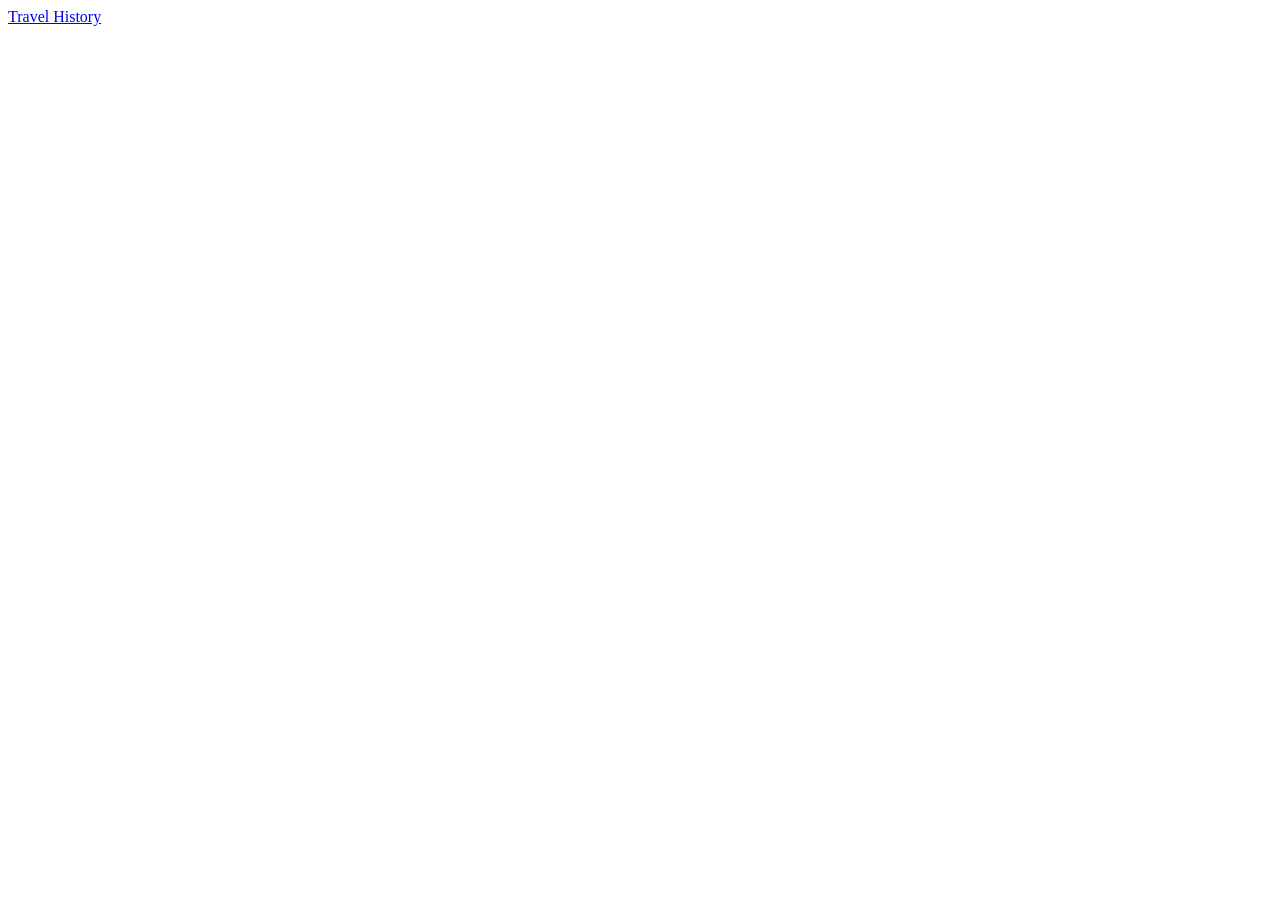
==== index.html @ 8dbd1446 "Project setup - Added basic HTML skeleton and fonts - Created blank styles CSS" ====
<!DOCTYPE html>
<html lang="en">
  <head>
    <meta charset="UTF-8" />
    <link
      href="https://fonts.googleapis.com/css2?family=Raleway:wght@700&family=Oleo+Script:wght@700&family=Quicksand:wght@300;500;700&display=swap"
      rel="stylesheet"
    />
    <link rel="stylesheet" href="styles.css" />
    <title>Travel History</title>
  </head>
  <body>
    <header>
      <div id="web-logo">
        <a href="/index.html">Travel History</a>
      </div>
      <nav></nav>
    </header>
    <main>
      <section></section>
      <section></section>
    </main>
    <footer></footer>
  </body>
</html>
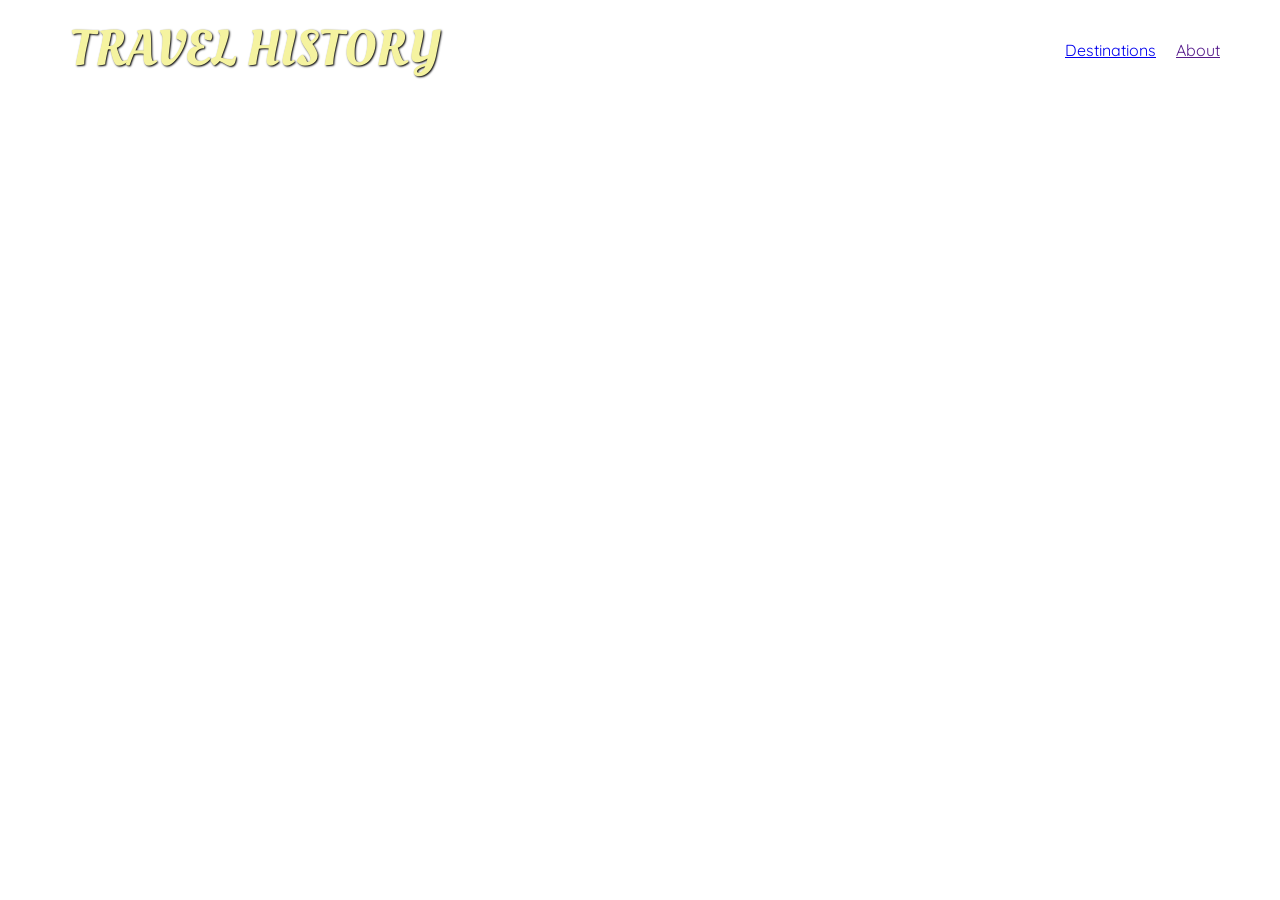
==== commit 479d4056: "Adding web navigation - Added navbar anchors into an unordered list - Created blank places.html for " ====
--- a/index.html
+++ b/index.html
@@ -6,6 +6,7 @@
       href="https://fonts.googleapis.com/css2?family=Raleway:wght@700&family=Oleo+Script:wght@700&family=Quicksand:wght@300;500;700&display=swap"
       rel="stylesheet"
     />
+    <link rel="stylesheet" href="shared.css" />
     <link rel="stylesheet" href="styles.css" />
     <title>Travel History</title>
   </head>
@@ -14,7 +15,12 @@
       <div id="web-logo">
         <a href="/index.html">Travel History</a>
       </div>
-      <nav></nav>
+      <nav>
+        <ul>
+          <li><a href="/places.html">Destinations</a></li>
+          <li><a href="">About</a></li>
+        </ul>
+      </nav>
     </header>
     <main>
       <section></section>
--- a/shared.css
+++ b/shared.css
@@ -0,0 +1,35 @@
+body {
+  font-family: "Quicksand", sans-serif;
+  margin: 0;
+}
+
+ul {
+  list-style: none;
+  margin: 0;
+  padding: 0;
+}
+
+header {
+  display: flex;
+  justify-content: space-between;
+  align-items: center;
+  padding: 15px 60px;
+}
+
+#web-logo a {
+  padding: 10px;
+  font-family: "Oleo Script", sans-serif;
+  color: rgb(245, 243, 160);
+  font-size: 50px;
+  text-decoration: none;
+  text-transform: uppercase;
+  text-shadow: 1px 1px 2px rgb(0, 0, 0);
+}
+
+header ul {
+  display: flex;
+}
+
+header li {
+  margin-left: 20px;
+}
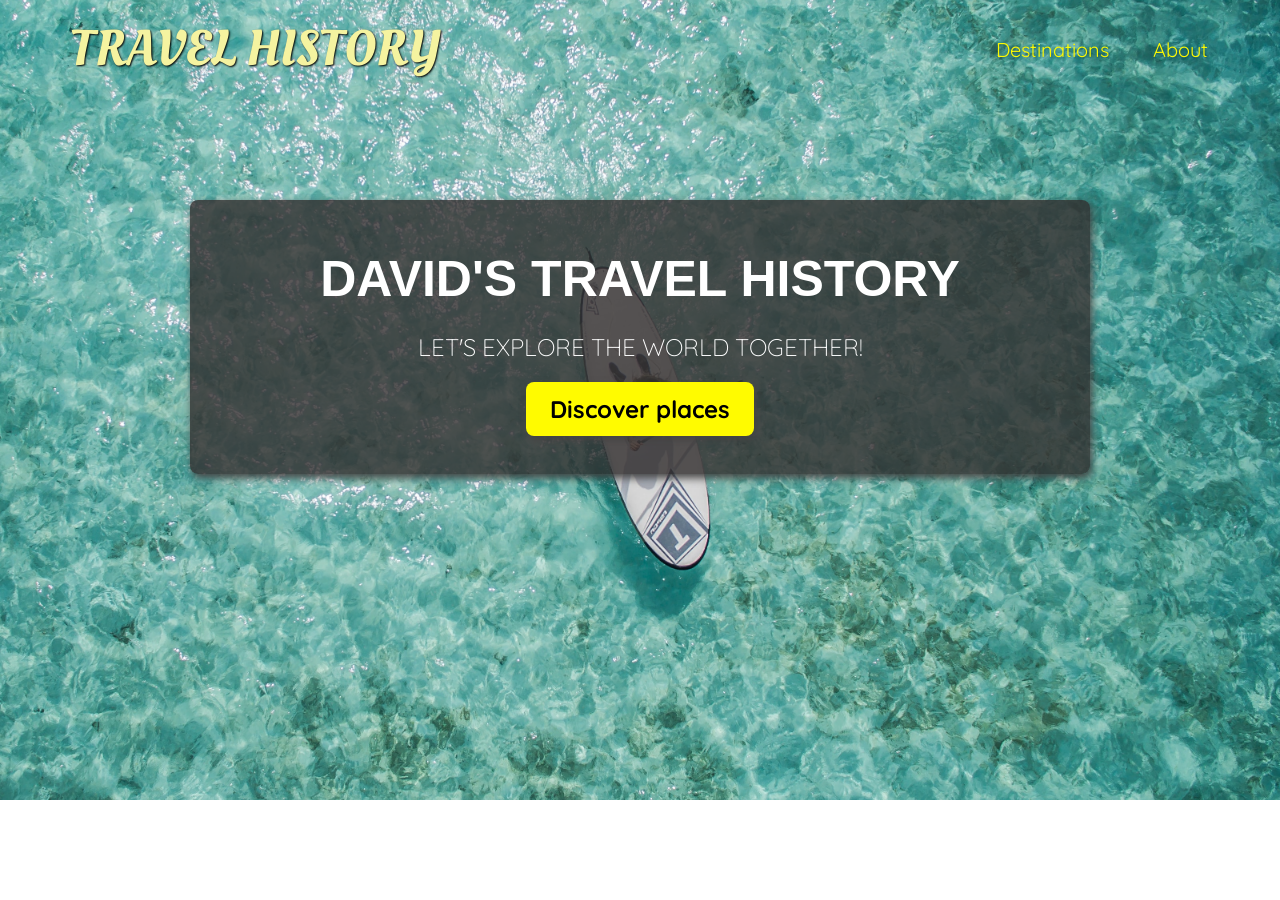
==== commit b932790f: "Creating and styling the hero content and container - Added hero background image - Added hero struc" ====
--- a/index.html
+++ b/index.html
@@ -23,8 +23,16 @@
       </nav>
     </header>
     <main>
-      <section></section>
-      <section></section>
+      <section id="hero">
+        <div id="hero-content">
+          <h1>David's Travel History</h1>
+          <p>Let's explore the world together!</p>
+          <a href="/places.html">Discover places</a>
+        </div>
+      </section>
+      <section id="highlights">
+
+      </section>
     </main>
     <footer></footer>
   </body>
--- a/shared.css
+++ b/shared.css
@@ -14,6 +14,9 @@
   justify-content: space-between;
   align-items: center;
   padding: 15px 60px;
+  position: absolute;
+  width: 100%;
+  box-sizing: border-box;
 }
 
 #web-logo a {
@@ -33,3 +36,18 @@
 header li {
   margin-left: 20px;
 }
+
+header a {
+  color: rgb(255, 251, 0);
+  text-decoration: none;
+  font-size: 20px;
+  padding: 12px;
+  text-shadow: 1px 1px 2px rgba(0, 0, 0, 0.2);
+  border-radius: 6px;
+}
+
+header a:hover {
+  color: rgb(77, 77, 77);
+  background-color: rgb(255, 251, 0);
+
+}
--- a/styles.css
+++ b/styles.css
@@ -0,0 +1,49 @@
+#hero {
+  height: 800px;
+  background-image: url("/images/places/ocean.jpg");
+  background-position: center;
+  background-size: cover;
+}
+
+#hero-content {
+  width: 900px;
+  background-color: rgba(51, 47, 47, 0.8);
+  box-shadow: 2px 4px 8px rgb(68, 67, 67);
+  border-radius: 8px;
+  text-align: center;
+  padding: 50px 0;
+  margin: 0 auto;
+  position: relative;
+  top: 200px;
+}
+
+#hero-content h1 {
+  color: white;
+  text-transform: uppercase;
+  font-size: 50px;
+  font-family: "Raleway", sans-serif;
+  margin: 0;
+}
+
+#hero-content p {
+  color: white;
+  text-transform: uppercase;
+  font-size: 24px;
+  font-weight: 300;
+  margin-bottom: 32px;
+}
+
+#hero-content a {
+  text-decoration: none;
+  background-color: rgb(255, 251, 0);
+  padding: 12px 24px;
+  color: black;
+  font-size: 24px;
+  font-weight: bold;
+  border-radius: 8px;
+  box-shadow: 2px 4px 8px rgb(68, 67, 67);
+}
+
+#hero-content a:hover {
+  background-color: rgb(255, 238, 0);
+}
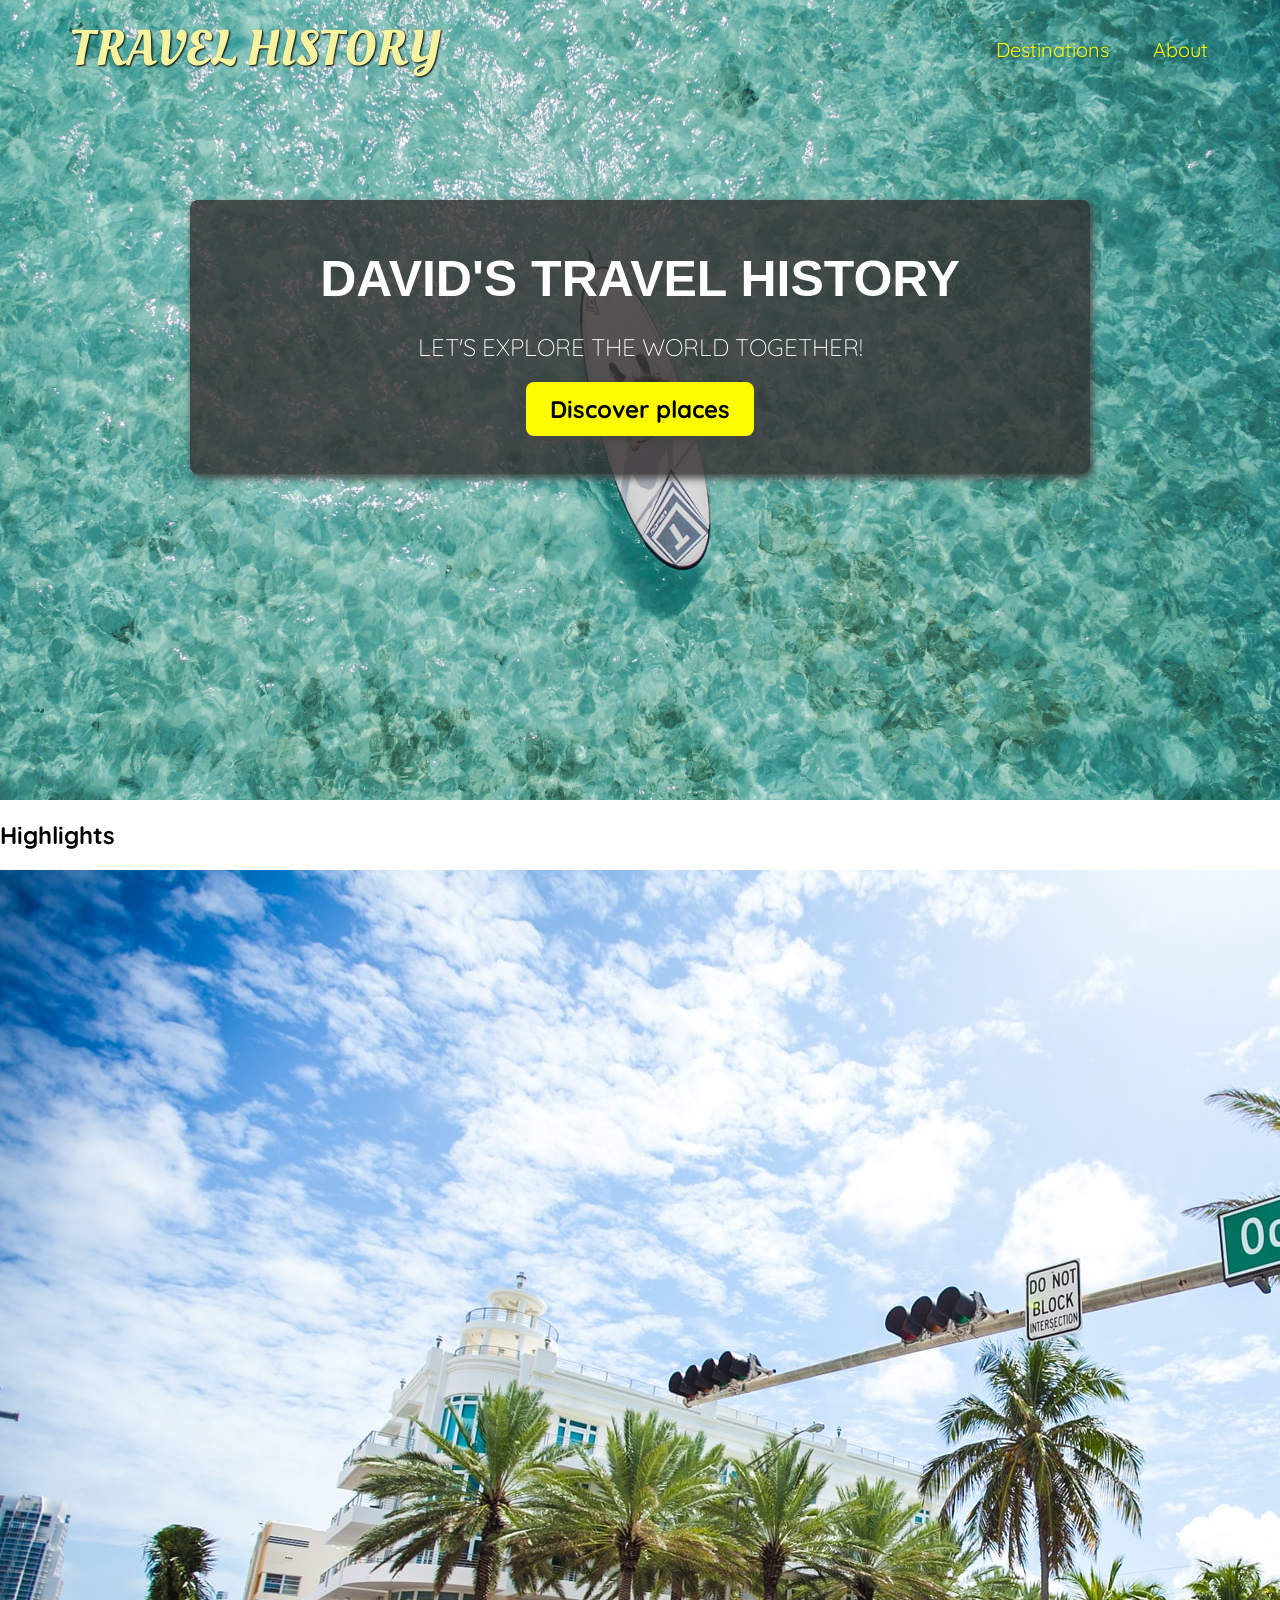
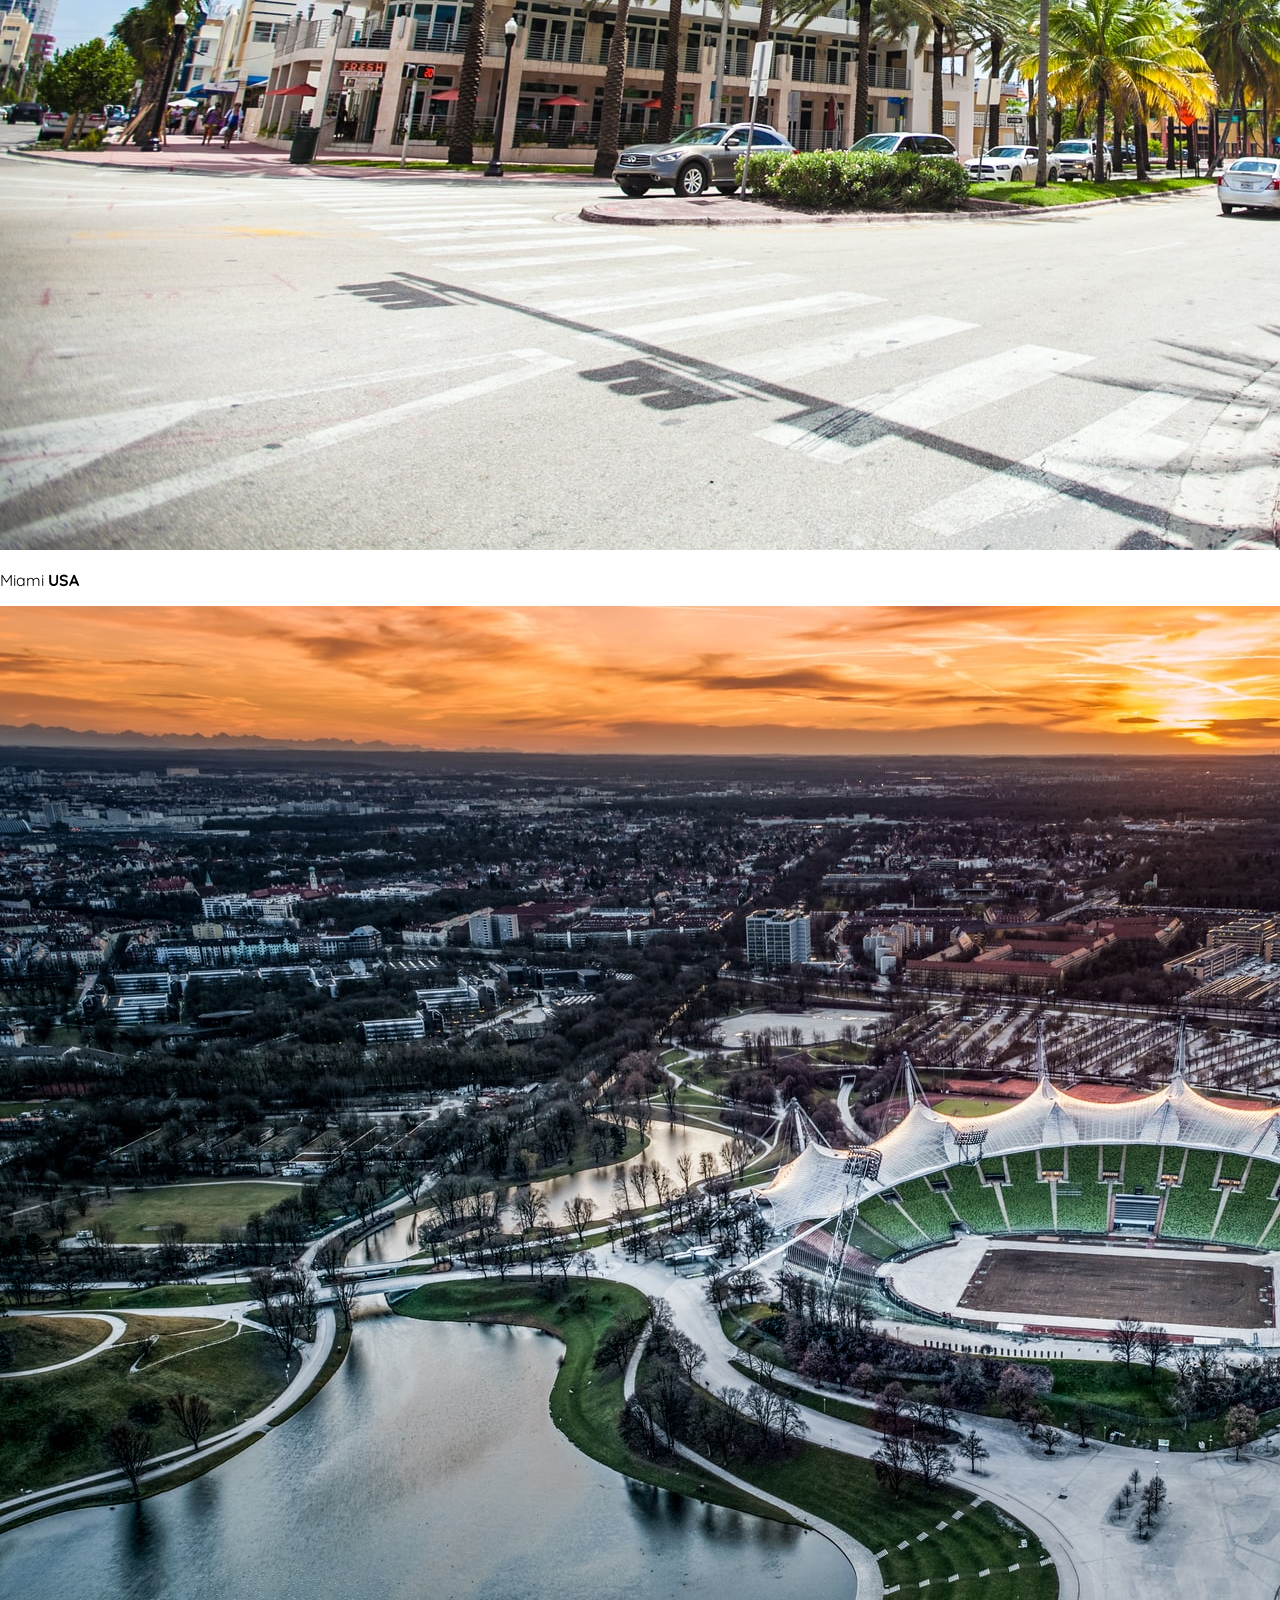
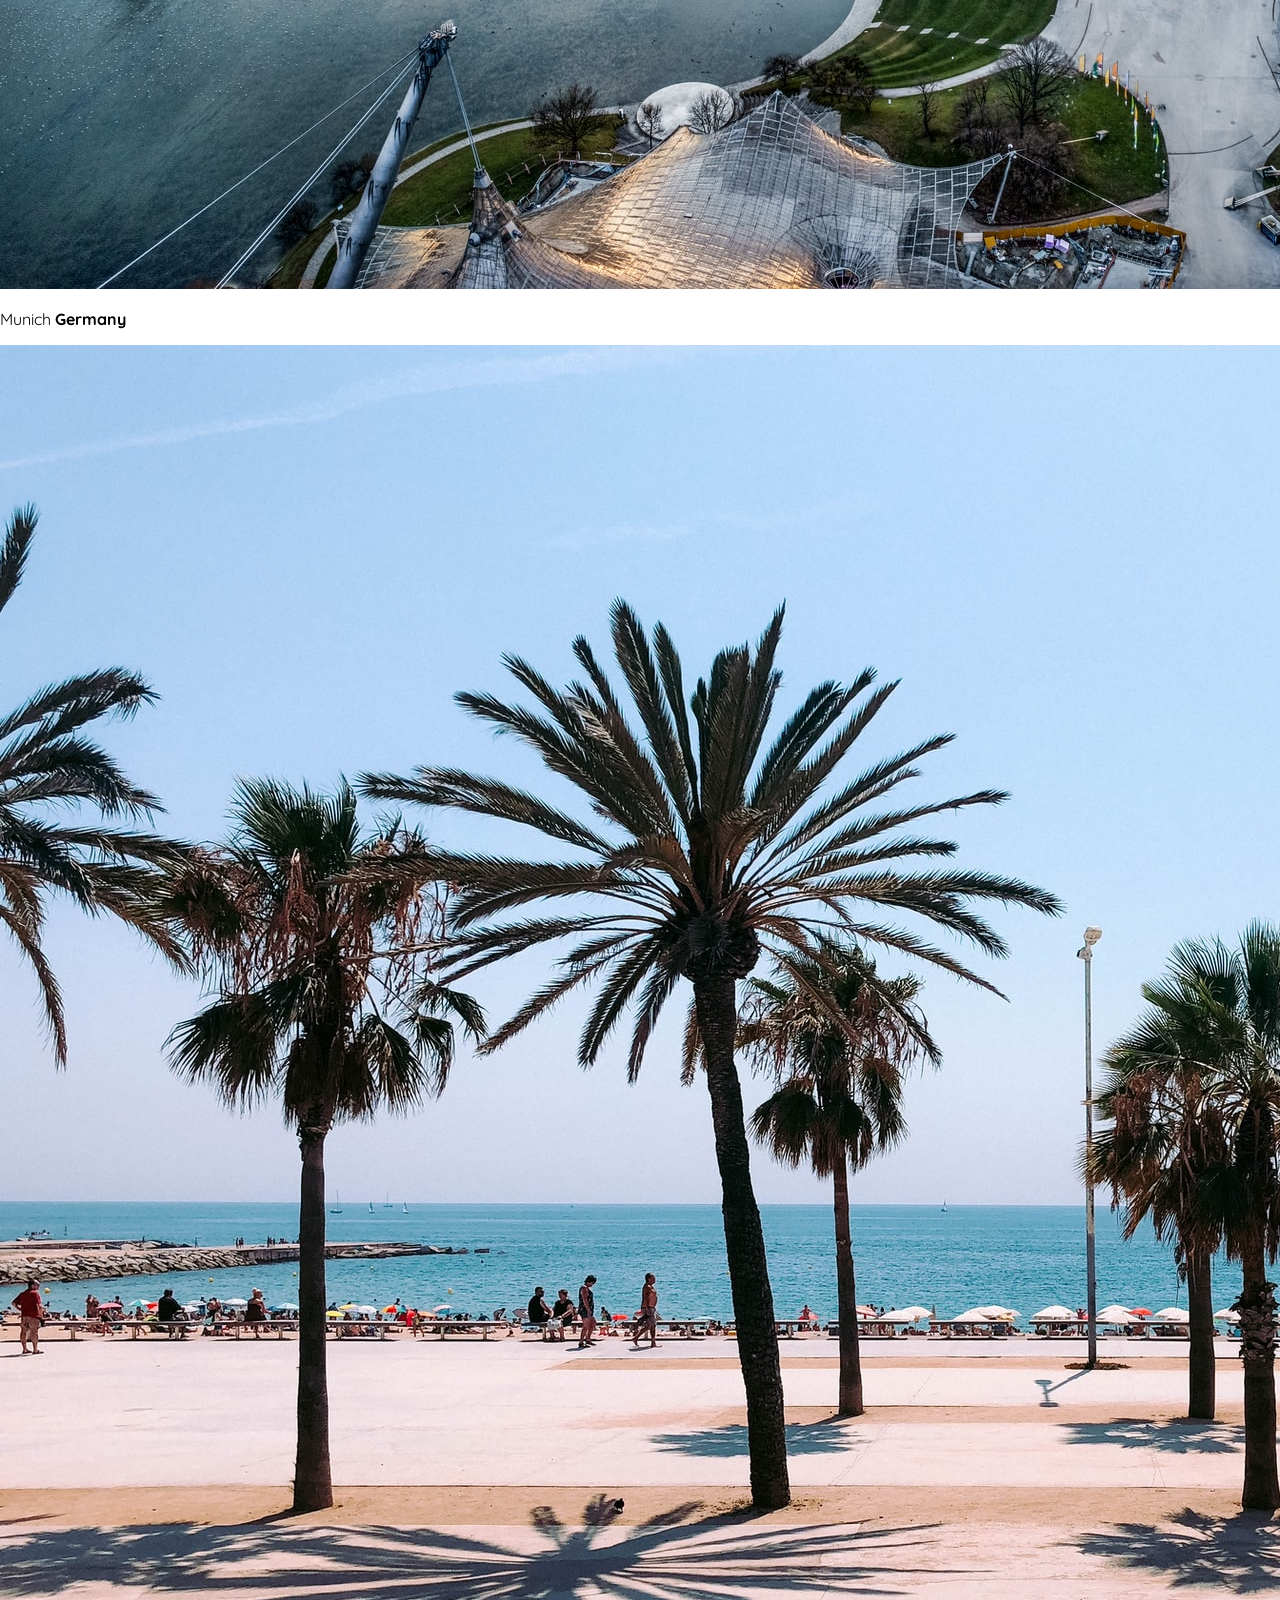
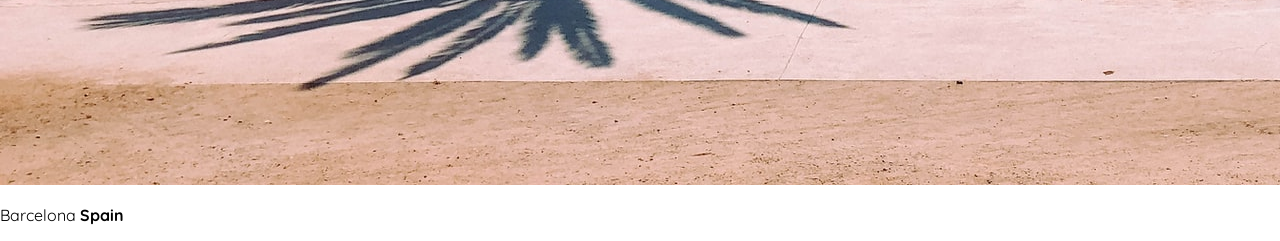
==== commit 9e5fa5f1: "Added HTML skeleton of highlights section - Added HTML skeleton with the images, ID and classes for " ====
--- a/index.html
+++ b/index.html
@@ -31,7 +31,30 @@
         </div>
       </section>
       <section id="highlights">
-
+        <h2>Highlights</h2>
+        <ul id="destinations">
+          <li class="destination">
+            <img
+              src="/images/places/miami.jpg"
+              alt="Miami streets on sunny day"
+            />
+            <p>Miami <strong>USA</strong></p>
+          </li>
+          <li class="destination">
+            <img
+              src="/images/places/munich.jpg"
+              alt="Munich stadium in winter"
+            />
+            <p>Munich <strong>Germany</strong></p>
+          </li>
+          <li class="destination">
+            <img
+              src="/images/places/barcelona.jpg"
+              alt="Palm beach in Barcelona"
+            />
+            <p>Barcelona <strong>Spain</strong></p>
+          </li>
+        </ul>
       </section>
     </main>
     <footer></footer>
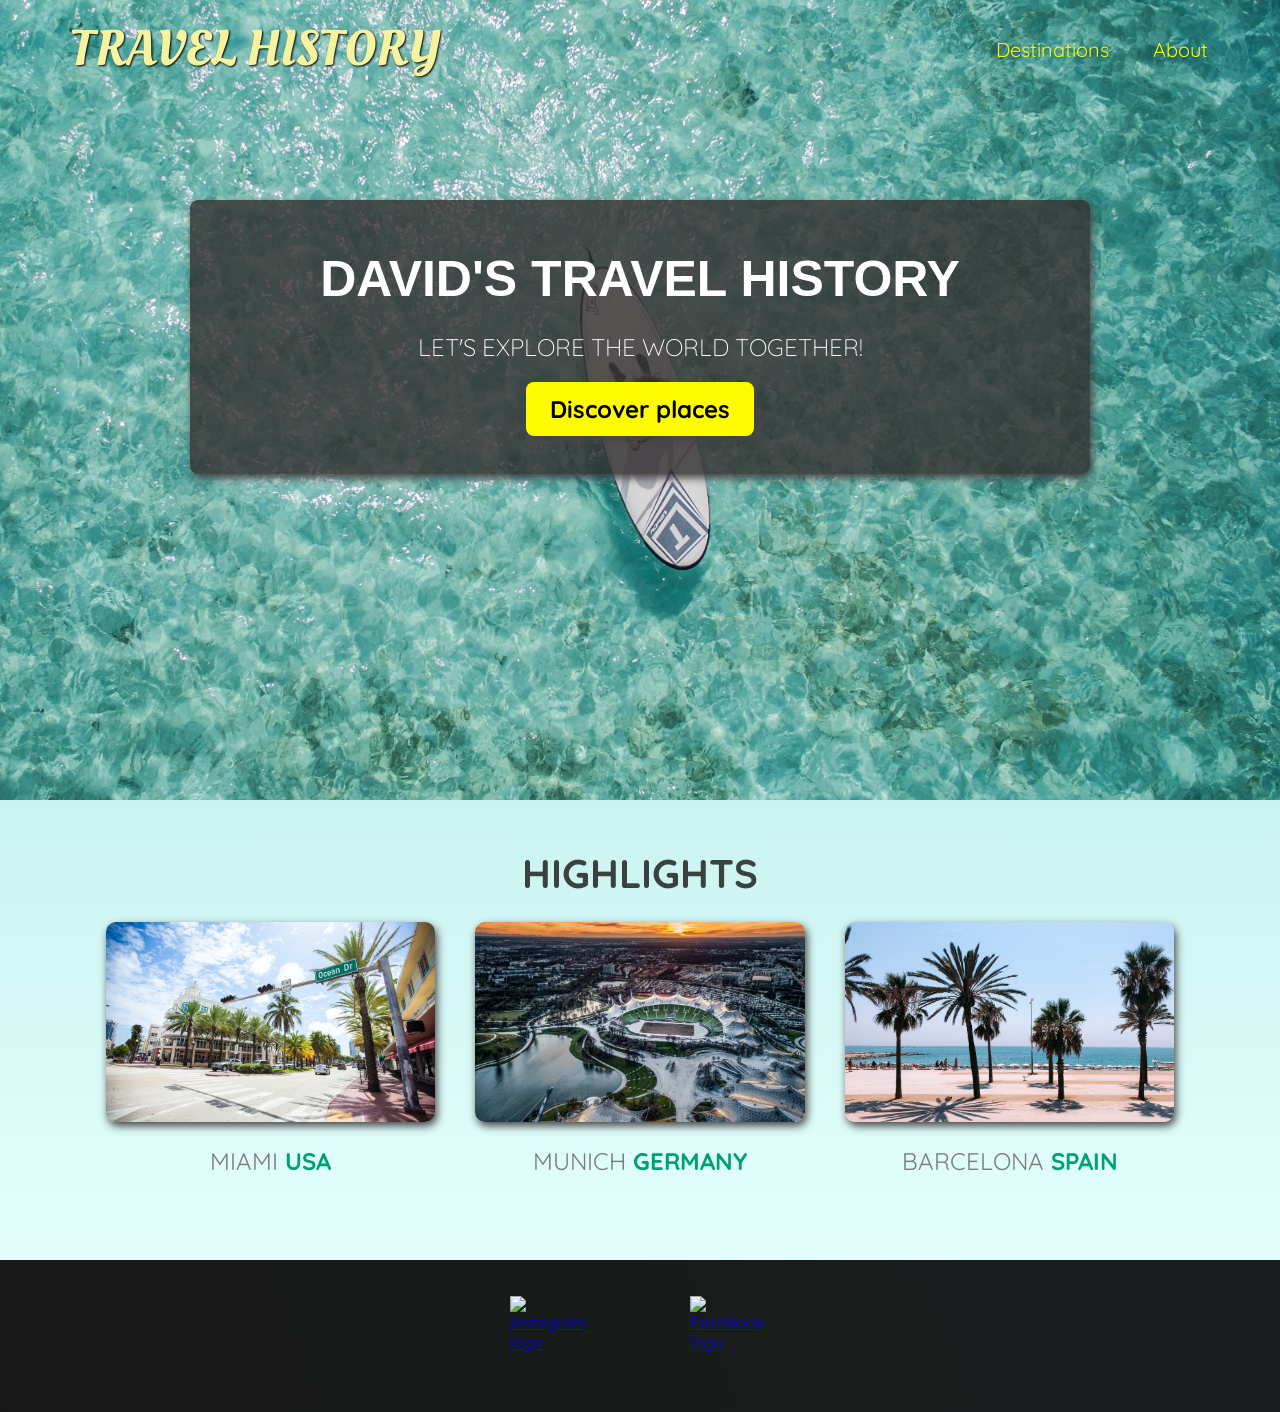
==== commit 5dae0be5: "Added footer section HTML, images and styles - Added HTML skeleton for footer section - Added social" ====
--- a/index.html
+++ b/index.html
@@ -57,6 +57,19 @@
         </ul>
       </section>
     </main>
-    <footer></footer>
+    <footer>
+      <ul>
+        <li>
+          <a href="https://www.instagram.com" target="_blank"
+            ><img src="/images/icons/insta.png" alt="Instagram logo"
+          /></a>
+        </li>
+        <li>
+          <a href="https://www.facebook.com" target="_blank"
+            ><img src="/images/icons/facebook.png" alt="Facebook logo"
+          /></a>
+        </li>
+      </ul>
+    </footer>
   </body>
 </html>
--- a/shared.css
+++ b/shared.css
@@ -49,5 +49,25 @@
 header a:hover {
   color: rgb(77, 77, 77);
   background-color: rgb(255, 251, 0);
+}
 
-}+footer {
+  background: linear-gradient(70deg, rgb(24, 24, 24), rgb(25, 29, 29));
+  padding: 36px 0;
+}
+
+footer ul {
+  display: flex;
+  justify-content: center;
+}
+
+footer li {
+  width: 80px;
+  height: 80px;
+  margin: 0 50px;
+}
+
+footer img {
+  width: 100%;
+  height: 100%;
+}
--- a/styles.css
+++ b/styles.css
@@ -46,4 +46,50 @@
 
 #hero-content a:hover {
   background-color: rgb(255, 238, 0);
-}+}
+
+#highlights {
+  padding: 24px;
+  background: linear-gradient(0deg, rgb(227, 255, 253), rgb(202, 243, 240));
+}
+
+#highlights h2 {
+  text-transform: uppercase;
+  text-align: center;
+  font-size: 40px;
+  color: rgb(59, 65, 64);
+  margin: 24px 0;
+}
+
+#destinations {
+  display: flex;
+  width: 90%;
+  margin: auto;
+  margin-bottom: 40px;
+  justify-content: center;
+}
+
+.destination {
+  margin: 0 20px;
+  text-transform: uppercase;
+  flex: 1;
+}
+
+.destination p {
+  text-align: center;
+  font-size: 24px;
+  color: rgb(124, 123, 123);
+  margin: 20px 0;
+}
+
+.destination img {
+  height: 200px;
+  width: 100%;
+  box-shadow: 2px 4px 8px rgb(68, 67, 67);
+  border-radius: 10px;
+  object-fit: cover;
+}
+
+.destination strong {
+  color: rgb(0, 160, 117);
+}
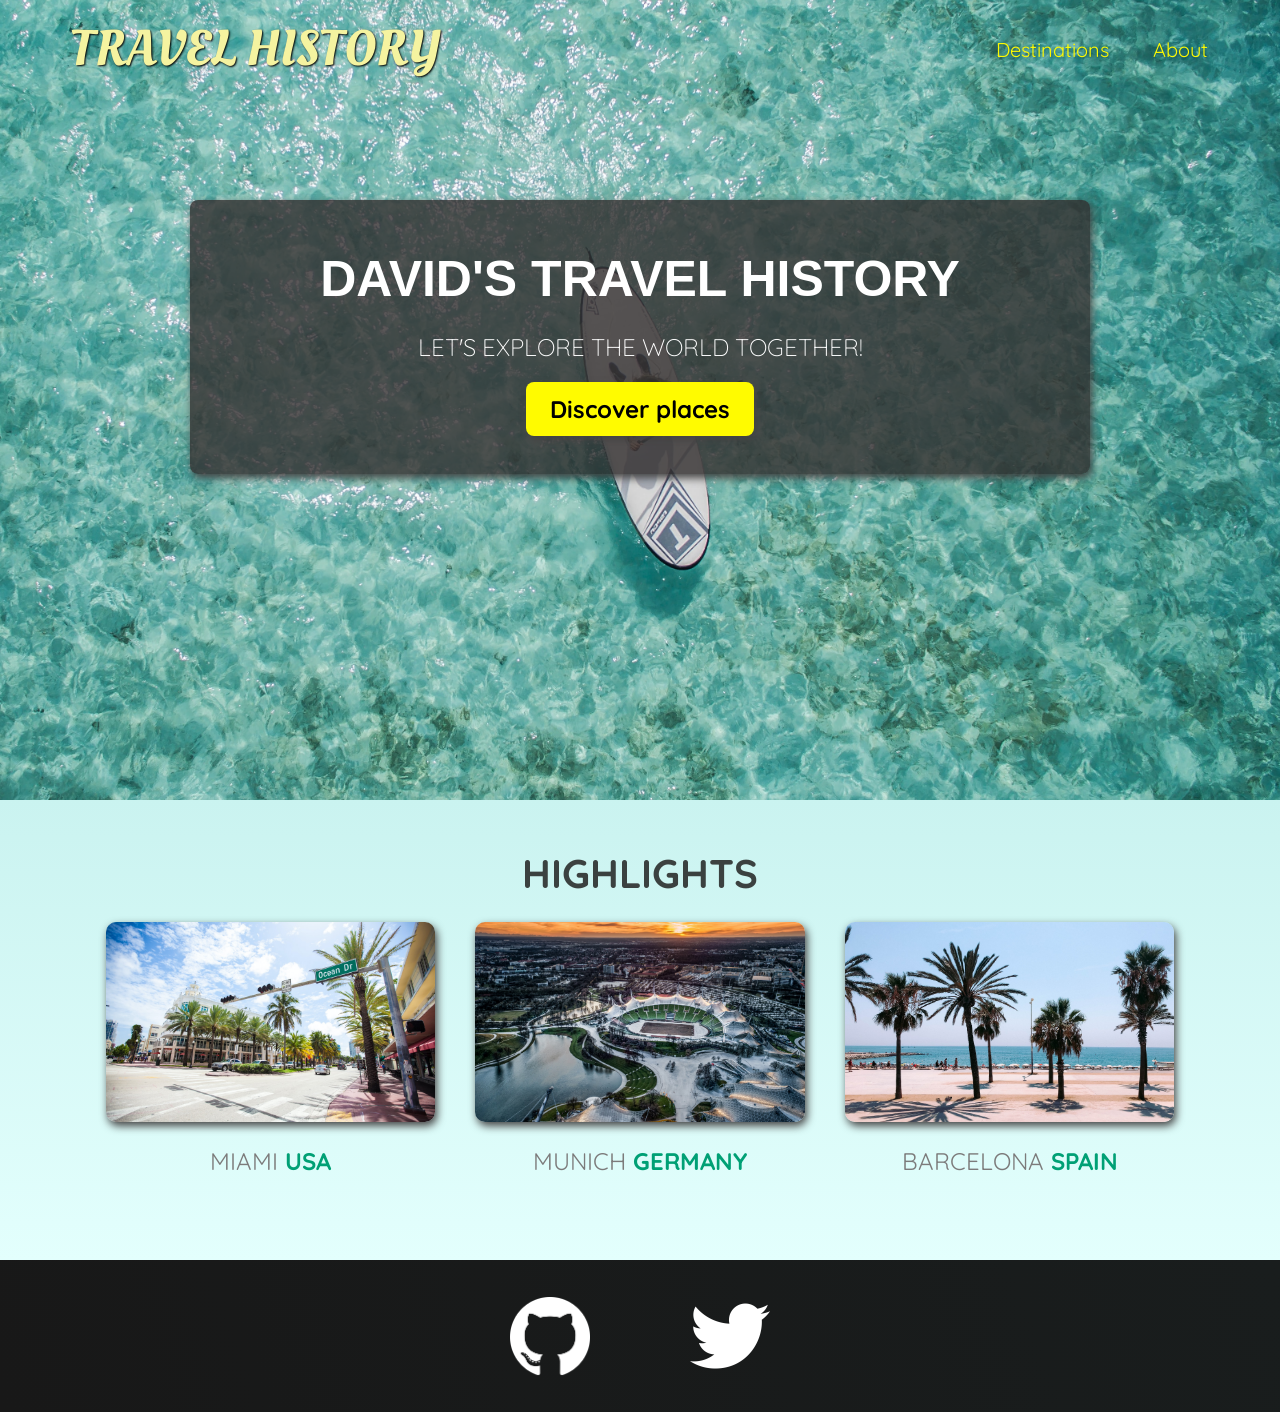
==== commit 1b07f1ec: "Finishing Touches - Changed social media icons and links - Reorganized the folders - Changed navbar " ====
--- a/index.html
+++ b/index.html
@@ -6,18 +6,18 @@
       href="https://fonts.googleapis.com/css2?family=Raleway:wght@700&family=Oleo+Script:wght@700&family=Quicksand:wght@300;500;700&display=swap"
       rel="stylesheet"
     />
-    <link rel="stylesheet" href="shared.css" />
-    <link rel="stylesheet" href="styles.css" />
+    <link rel="stylesheet" href="styles/shared.css" />
+    <link rel="stylesheet" href="styles/styles.css" />
     <title>Travel History</title>
   </head>
   <body>
     <header>
       <div id="web-logo">
-        <a href="/index.html">Travel History</a>
+        <a href="index.html">Travel History</a>
       </div>
       <nav>
         <ul>
-          <li><a href="/places.html">Destinations</a></li>
+          <li><a href="places.html">Destinations</a></li>
           <li><a href="">About</a></li>
         </ul>
       </nav>
@@ -27,7 +27,7 @@
         <div id="hero-content">
           <h1>David's Travel History</h1>
           <p>Let's explore the world together!</p>
-          <a href="/places.html">Discover places</a>
+          <a href="places.html">Discover places</a>
         </div>
       </section>
       <section id="highlights">
@@ -35,21 +35,21 @@
         <ul id="destinations">
           <li class="destination">
             <img
-              src="/images/places/miami.jpg"
+              src="images/places/miami.jpg"
               alt="Miami streets on sunny day"
             />
             <p>Miami <strong>USA</strong></p>
           </li>
           <li class="destination">
             <img
-              src="/images/places/munich.jpg"
+              src="images/places/munich.jpg"
               alt="Munich stadium in winter"
             />
             <p>Munich <strong>Germany</strong></p>
           </li>
           <li class="destination">
             <img
-              src="/images/places/barcelona.jpg"
+              src="images/places/barcelona.jpg"
               alt="Palm beach in Barcelona"
             />
             <p>Barcelona <strong>Spain</strong></p>
@@ -60,13 +60,13 @@
     <footer>
       <ul>
         <li>
-          <a href="https://www.instagram.com" target="_blank"
-            ><img src="/images/icons/insta.png" alt="Instagram logo"
+          <a href="https://github.com/davidheweb" target="_blank"
+            ><img src="images/icons/github.png" alt="GitHub logo"
           /></a>
         </li>
         <li>
-          <a href="https://www.facebook.com" target="_blank"
-            ><img src="/images/icons/facebook.png" alt="Facebook logo"
+          <a href="https://twitter.com/davidheweb" target="_blank"
+            ><img src="images/icons/twitter.png" alt="Twitter logo"
           /></a>
         </li>
       </ul>
--- a/styles/shared.css
+++ b/styles/shared.css
@@ -0,0 +1,73 @@
+body {
+  font-family: "Quicksand", sans-serif;
+  margin: 0;
+}
+
+ul {
+  list-style: none;
+  margin: 0;
+  padding: 0;
+}
+
+header {
+  display: flex;
+  justify-content: space-between;
+  align-items: center;
+  padding: 15px 60px;
+  position: absolute;
+  width: 100%;
+  box-sizing: border-box;
+}
+
+#web-logo a {
+  padding: 10px;
+  font-family: "Oleo Script", sans-serif;
+  color: rgb(245, 243, 160);
+  font-size: 50px;
+  text-decoration: none;
+  text-transform: uppercase;
+  text-shadow: 1px 1px 2px rgb(0, 0, 0);
+}
+
+header ul {
+  display: flex;
+}
+
+header li {
+  margin-left: 20px;
+}
+
+header a {
+  color: rgb(255, 251, 0);
+  text-decoration: none;
+  font-size: 20px;
+  padding: 12px;
+  text-shadow: 1px 1px 2px rgba(0, 0, 0, 0.2);
+  border-radius: 6px;
+}
+
+header nav a:hover {
+  color: rgb(77, 77, 77);
+  background-color: rgb(255, 251, 0);
+}
+
+footer {
+  background: linear-gradient(70deg, rgb(24, 24, 24), rgb(25, 29, 29));
+  padding: 36px 0;
+}
+
+footer ul {
+  display: flex;
+  justify-content: center;
+}
+
+footer li {
+  width: 80px;
+  height: 80px;
+  margin: 0 50px;
+}
+
+footer img {
+  width: 100%;
+  height: 100%;
+}
--- a/styles/styles.css
+++ b/styles/styles.css
@@ -0,0 +1,95 @@
+#hero {
+  height: 800px;
+  background-image: url("/images/places/ocean.jpg");
+  background-position: center;
+  background-size: cover;
+}
+
+#hero-content {
+  width: 900px;
+  background-color: rgba(51, 47, 47, 0.8);
+  box-shadow: 2px 4px 8px rgb(68, 67, 67);
+  border-radius: 8px;
+  text-align: center;
+  padding: 50px 0;
+  margin: 0 auto;
+  position: relative;
+  top: 200px;
+}
+
+#hero-content h1 {
+  color: white;
+  text-transform: uppercase;
+  font-size: 50px;
+  font-family: "Raleway", sans-serif;
+  margin: 0;
+}
+
+#hero-content p {
+  color: white;
+  text-transform: uppercase;
+  font-size: 24px;
+  font-weight: 300;
+  margin-bottom: 32px;
+}
+
+#hero-content a {
+  text-decoration: none;
+  background-color: rgb(255, 251, 0);
+  padding: 12px 24px;
+  color: black;
+  font-size: 24px;
+  font-weight: bold;
+  border-radius: 8px;
+  box-shadow: 2px 4px 8px rgb(68, 67, 67);
+}
+
+#hero-content a:hover {
+  background-color: rgb(255, 238, 0);
+}
+
+#highlights {
+  padding: 24px;
+  background: linear-gradient(0deg, rgb(227, 255, 253), rgb(202, 243, 240));
+}
+
+#highlights h2 {
+  text-transform: uppercase;
+  text-align: center;
+  font-size: 40px;
+  color: rgb(59, 65, 64);
+  margin: 24px 0;
+}
+
+#destinations {
+  display: flex;
+  width: 90%;
+  margin: auto;
+  margin-bottom: 40px;
+  justify-content: center;
+}
+
+.destination {
+  margin: 0 20px;
+  text-transform: uppercase;
+  flex: 1;
+}
+
+.destination p {
+  text-align: center;
+  font-size: 24px;
+  color: rgb(124, 123, 123);
+  margin: 20px 0;
+}
+
+.destination img {
+  height: 200px;
+  width: 100%;
+  box-shadow: 2px 4px 8px rgb(68, 67, 67);
+  border-radius: 10px;
+  object-fit: cover;
+}
+
+.destination strong {
+  color: rgb(0, 160, 117);
+}
